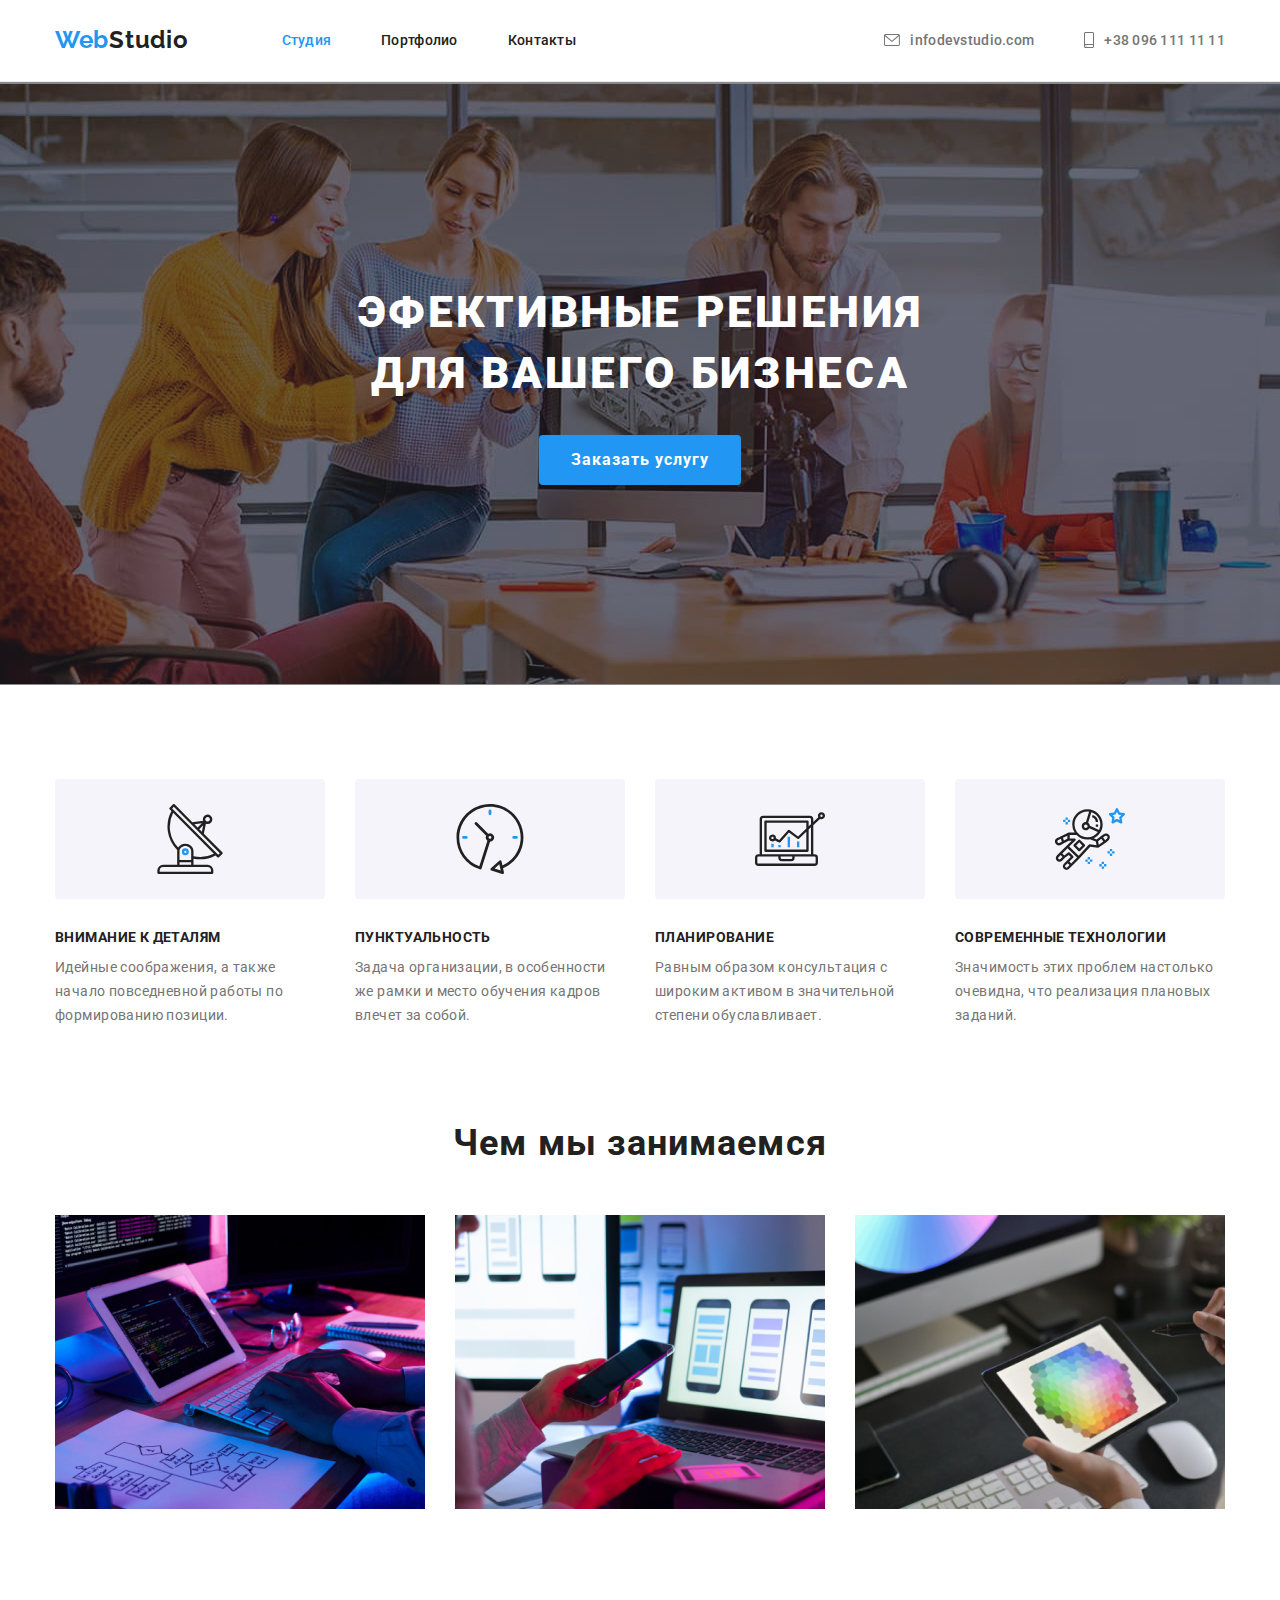
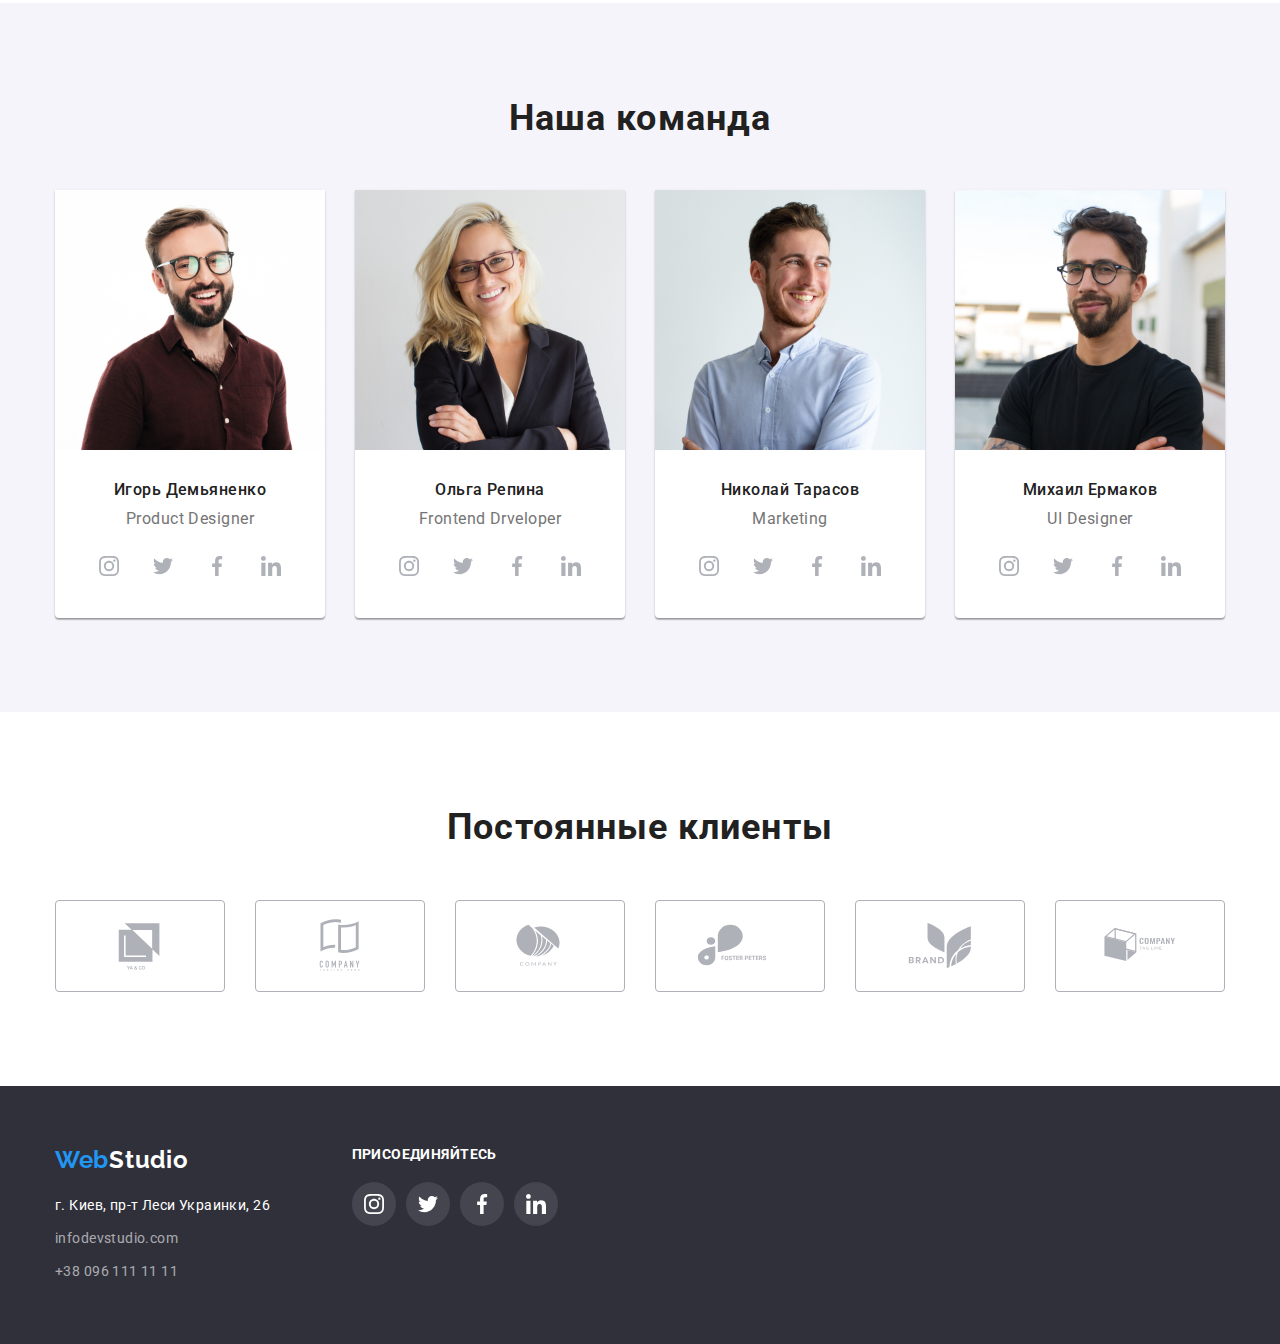
==== index.html @ f623c027 "Initial commit" ====
<!DOCTYPE html>
<html lang="ru">
  <head>
    <meta charset="UTF-8" />
    <meta http-equiv="X-UA-Compatible" content="IE=edge" />
    <meta name="viewport" content="width=device-width, initial-scale=1.0" />
    <title>Web Studio</title>
    <link rel="preconnect" href="https://fonts.googleapis.com" />
    <link rel="preconnect" href="https://fonts.gstatic.com" crossorigin />
    <link
      href="https://fonts.googleapis.com/css2?family=Raleway:wght@700&family=Roboto:wght@400;500;700;900&display=swap"
      rel="stylesheet"
    />
    <link rel="stylesheet"
    href=https://cdnjs.cloudflare.com/ajax/libs/modern-normalize/1.1.0/modern-normalize.min.css>
    <link rel="stylesheet" href="./css/styles.css" />
  </head>
  <body>
    <!-- HEADER -->

    <header class="header">
      <div class="container heder-container">
        <a href="#" class="logo">Web<span class="logo-header">Studio</span></a>

        <nav class="site-nav">
          <ul class="nav-container">
            <li><a href="./index.html" class="link nav-link current">Студия</a></li>
            <li><a href="./portfolio.html" class="link nav-link">Портфолио</a></li>
            <li><a href="#" class="link nav-link">Контакты</a></li>
          </ul>
        </nav>

        <ul class="auth-header">
          <li>
            <a href="mailto:infodevstudio.com" class="auth-link link">
              <svg width="16" height="12" class="header-svg-color">
                <use href="./images/symbol-defs.svg#icon-mail"></use>
              </svg>
              infodevstudio.com
            </a>
          </li>
          <li>
            <a href="tel:+380961111111" class="auth-link link">
              <svg width="10" height="16" class="header-svg-color">
                <use href="./images/symbol-defs.svg#icon-tel"></use>
              </svg>
              +38 096 111 11 11
            </a>
          </li>
        </ul>
      </div>
    </header>
    <!-- MAIN -->

    <main>
      <!-- HERO -->
      <section class="hero-section">
        <div class="container">
          <h1 class="hero-text">Эфективные решения <br />для вашего бизнеса</h1>
          <button type="button" class="hero-button">Заказать услугу</button>
        </div>
      </section>

      <!-- Превосходства -->
      <section class="section">
        <div class="container">
          <ul class="advanteges-list">
            <li class="advanteges-width">
              <div class="icon-box">
                <svg width="70" height="70">
                  <use href="./images/symbol-defs.svg#icon-antenna"></use>
                </svg>
              </div>
              <h2 class="advanteges-h2">Внимание к деталям</h2>
              <p class="advanteges-p">
                Идейные соображения, а также начало повседневной работы по формированию позиции.
              </p>
            </li>

            <li class="advanteges-width">
              <div class="icon-box">
                <svg width="70" height="70" class="adventages-box">
                  <use href="./images/symbol-defs.svg#icon-clock"></use>
                </svg>
              </div>

              <h2 class="advanteges-h2">Пунктуальность</h2>
              <p class="advanteges-p">
                Задача организации, в особенности же рамки и место обучения кадров влечет за собой.
              </p>
            </li>

            <li class="advanteges-width">
              <div class="icon-box">
                <svg width="70" height="70">
                  <use href="./images/symbol-defs.svg#icon-diagram"></use>
                </svg>
              </div>
              <h2 class="advanteges-h2">Планирование</h2>
              <p class="advanteges-p">
                Равным образом консультация с широким активом в значительной степени обуславливает.
              </p>
            </li>

            <li class="advanteges-width">
              <div class="icon-box">
                <svg width="70" height="70">
                  <use href="./images/symbol-defs.svg#icon-astronaut"></use>
                </svg>
              </div>
              <h2 class="advanteges-h2">Современные технологии</h2>
              <p class="advanteges-p">
                Значимость этих проблем настолько очевидна, что реализация плановых заданий.
              </p>
            </li>
          </ul>
        </div>
      </section>

      <!-- Чем занимаемся -->
      <section class="section work">
        <div class="container">
          <h2 class="info-heading">Чем мы занимаемся</h2>
          <ul class="info-link">
            <li><img src="images/box1.jpg" alt="Дизайн" width="370" /></li>
            <li><img src="images/box2.jpg" alt="Мобильные приложения" width="370" /></li>
            <li><img src="images/box3.jpg" alt="Создание сайта" width="370" /></li>
          </ul>
        </div>
      </section>

      <!-- Команда сотрудников -->
      <section class="section bgc">
        <div class="container">
          <h2 class="info-heading">Наша команда</h2>
          <ul class="our-team team-list">
            <li class="bgc-cards">
              <img src="images/img4.jpg" alt="Дизайнер" width="270" />
              <div class="team-wrapper">
                <h3 class="our-team-h3">Игорь Демьяненко</h3>
                <p class="our-team-p">Product Designer</p>
              </div>
              <div>
                <ul class="team-sotial">
                  <li>
                    <a href="#" class="sotial-box">
                      <svg class="team-svg-hover team-svg" width="20" height="20">
                        <use href="./images/symbol-defs.svg#icon-instagram"></use>
                      </svg>
                    </a>
                  </li>
                  <li>
                    <a href="#" class="sotial-box">
                      <svg class="team-svg-hover team-svg" width="20" height="20">
                        <use href="./images/symbol-defs.svg#icon-twitter"></use>
                      </svg>
                    </a>
                  </li>
                  <li>
                    <a href="#" class="sotial-box">
                      <svg class="team-svg-hover team-svg" width="20" height="20">
                        <use href="./images/symbol-defs.svg#icon-facebook"></use>
                      </svg>
                    </a>
                  </li>
                  <li>
                    <a href="#" class="sotial-box">
                      <svg class="team-svg-hover team-svg" width="20" height="20">
                        <use href="./images/symbol-defs.svg#icon-linkedin"></use>
                      </svg>
                    </a>
                  </li>
                </ul>
              </div>
            </li>

            <li class="bgc-cards">
              <img src="images/img5.jpg" alt="Програмист" width="270" />
              <div class="team-wrapper">
                <h3 class="our-team-h3">Ольга Репина</h3>
                <p class="our-team-p">Frontend Drveloper</p>
              </div>
              <div>
                <ul class="team-sotial">
                  <li>
                    <a href="#" class="sotial-box">
                      <svg class="team-svg-hover team-svg" width="20" height="20">
                        <use href="./images/symbol-defs.svg#icon-instagram"></use>
                      </svg>
                    </a>
                  </li>
                  <li>
                    <a href="#" class="sotial-box">
                      <svg class="team-svg-hover team-svg" width="20" height="20">
                        <use href="./images/symbol-defs.svg#icon-twitter"></use>
                      </svg>
                    </a>
                  </li>
                  <li>
                    <a href="#" class="sotial-box">
                      <svg class="team-svg-hover team-svg" width="20" height="20">
                        <use href="./images/symbol-defs.svg#icon-facebook"></use>
                      </svg>
                    </a>
                  </li>
                  <li>
                    <a href="#" class="sotial-box">
                      <svg class="team-svg-hover team-svg" width="20" height="20">
                        <use href="./images/symbol-defs.svg#icon-linkedin"></use>
                      </svg>
                    </a>
                  </li>
                </ul>
              </div>
            </li>

            <li class="bgc-cards">
              <img src="images/img6.jpg" alt="Маркетолог" width="270" />
              <div class="team-wrapper">
                <h3 class="our-team-h3">Николай Тарасов</h3>
                <p class="our-team-p">Marketing</p>
              </div>
              <div>
                <ul class="team-sotial">
                  <li>
                    <a href="#" class="sotial-box">
                      <svg class="team-svg-hover team-svg" width="20" height="20">
                        <use href="./images/symbol-defs.svg#icon-instagram"></use>
                      </svg>
                    </a>
                  </li>
                  <li>
                    <a href="#" class="sotial-box">
                      <svg class="team-svg-hover team-svg" width="20" height="20">
                        <use href="./images/symbol-defs.svg#icon-twitter"></use>
                      </svg>
                    </a>
                  </li>
                  <li>
                    <a href="#" class="sotial-box">
                      <svg class="team-svg-hover team-svg" width="20" height="20">
                        <use href="./images/symbol-defs.svg#icon-facebook"></use>
                      </svg>
                    </a>
                  </li>
                  <li>
                    <a href="#" class="sotial-box">
                      <svg class="team-svg-hover team-svg" width="20" height="20">
                        <use href="./images/symbol-defs.svg#icon-linkedin"></use>
                      </svg>
                    </a>
                  </li>
                </ul>
              </div>
            </li>

            <li class="bgc-cards">
              <img src="images/img7.jpg" alt="Дизайнер интерфейса" width="270" />
              <div class="team-wrapper">
                <h3 class="our-team-h3">Михаил Ермаков</h3>
                <p class="our-team-p">UI Designer</p>
              </div>
              <div>
                <ul class="team-sotial">
                  <li>
                    <a href="#" class="sotial-box">
                      <svg class="team-svg-hover team-svg" width="20" height="20">
                        <use href="./images/symbol-defs.svg#icon-instagram"></use>
                      </svg>
                    </a>
                  </li>
                  <li>
                    <a href="#" class="sotial-box">
                      <svg class="team-svg-hover team-svg" width="20" height="20">
                        <use href="./images/symbol-defs.svg#icon-twitter"></use>
                      </svg>
                    </a>
                  </li>
                  <li>
                    <a href="#" class="sotial-box">
                      <svg class="team-svg-hover team-svg" width="20" height="20">
                        <use href="./images/symbol-defs.svg#icon-facebook"></use>
                      </svg>
                    </a>
                  </li>
                  <li>
                    <a href="#" class="sotial-box">
                      <svg class="team-svg-hover team-svg" width="20" height="20">
                        <use href="./images/symbol-defs.svg#icon-linkedin"></use>
                      </svg>
                    </a>
                  </li>
                </ul>
              </div>
            </li>
          </ul>
        </div>
      </section>

      <!-- Постоянные клиенты -->
      <section class="section client">
        <div class="container">
          <h2 class="info-heading">Постоянные клиенты</h2>
          <ul class="clients-list">
            <li class="client-box">
              <svg class="client-item" width="106" height="60">
                <use href="./images/symbol-defs.svg#icon-client1"></use>
              </svg>
            </li>
            <li class="client-box">
              <svg class="client-item" width="106" height="60">
                <use href="./images/symbol-defs.svg#icon-client2"></use>
              </svg>
            </li>
            <li class="client-box">
              <svg class="client-item" width="106" height="60">
                <use href="./images/symbol-defs.svg#icon-client3"></use>
              </svg>
            </li>
            <li class="client-box">
              <svg class="client-item" width="106" height="60">
                <use href="./images/symbol-defs.svg#icon-client4"></use>
              </svg>
            </li>
            <li class="client-box">
              <svg class="client-item" width="106" height="60">
                <use href="./images/symbol-defs.svg#icon-client5"></use>
              </svg>
            </li>
            <li class="client-box">
              <svg class="client-item" width="94" height="45">
                <use href="./images/symbol-defs.svg#icon-client6"></use>
              </svg>
            </li>
          </ul>
        </div>
      </section>
    </main>

    <!-- FOOTER -->

    <footer class="background-footer footer-list">
      <div class="container footer-items">
        <div class="footer-address">
          <a href="#" class="logo">Web<span class="logo-footer">Studio</span></a>
          <address class="adress">г. Киев, пр-т Леси Украинки, 26</address>
          <ul>
            <li class="footer-mail-margin">
              <a href="mailto:infodevstudio.com" class="footer-auth">infodevstudio.com</a>
            </li>
            <li>
              <a href="tel:+380961111111" class="footer-auth">+38 096 111 11 11</a>
            </li>
          </ul>
        </div>

        <div>
          <h3 class="footer-cta">Присоединяйтесь</h3>
          <div>
            <ul class="footer-sotial">
              <li>
                <a href="#" class="footer-sotial-box">
                  <svg class="svg-footer-white" width="20" height="20">
                    <use href="./images/symbol-defs.svg#icon-instagram"></use>
                  </svg>
                </a>
              </li>
              <li>
                <a href="#" class="footer-sotial-box">
                  <svg class="svg-footer-white" width="20" height="20">
                    <use href="./images/symbol-defs.svg#icon-twitter"></use>
                  </svg>
                </a>
              </li>
              <li>
                <a href="#" class="footer-sotial-box">
                  <svg class="svg-footer-white" width="20" height="20">
                    <use href="./images/symbol-defs.svg#icon-facebook"></use>
                  </svg>
                </a>
              </li>
              <li>
                <a href="#" class="footer-sotial-box">
                  <svg class="svg-footer-white" width="20" height="20">
                    <use href="./images/symbol-defs.svg#icon-linkedin"></use>
                  </svg>
                </a>
              </li>
            </ul>
          </div>
        </div>
      </div>
    </footer>
  </body>
</html>
---- css/styles.css ----
/* Цвет основного текста #212121 */
/* Цвет вторичного тексат #757575 */
/* Цвет текста телефона и почты в футере rgba(255, 255, 255, 0.6) */
/* Белый цвет #FFFFFF */
/* Цвет акцентированных элементов #2196F3 */
/* Цвет фона футера #2F303A */

:root {
    --brend-color: #2196F3;
    --white: #fff;
    --main-text-color: #212121;
    --second-text-color: #757575;
    --color-text-footer: rgba(255, 255, 255, 0.6);
    --footer-color: #2F303A;
    --button-background: #F5F4FA;
}

/* Глобальные стили */
html {
    box-sizing: border-box;
}

body{
    font-family: Roboto, sans-serif;
    color: var(--main-text-color)
}

.container {
    width: 1200px;
    padding: 0 15px;
    margin-left: auto;
    margin-right: auto;
}

/* Утилитные стили */
.section {
    padding-top: 94px;
    padding-bottom: 94px;
}

/* Стили для обнуления верхних отступов у элементов */
h1,
h2,
h3,
h4,
h5,
h6,
p {
    margin: 0;
}

img {
    display: block;
}

/* Цвет половины логотипа */
.logo-header {
    color: var(--main-text-color);
}

/* Убираем в списках точки, Репета показал - прикольно!*/
ul {
    list-style: none;
    padding: 0;
    margin: 0;

}

/* HADER */

.heder-container {
    display: flex;
    align-items: center;
}

.logo {   
        font-family: 'Raleway';
        font-weight: 700;
        font-size: 24px;
        line-height: 1.2;
        letter-spacing: 0.03em;
        color: var(--brend-color);
        text-decoration: none;
        margin-right: 93px;
}

.link {
    text-decoration: none;
}
/* Навигация */
.site-nav {
    padding: 0;
}
.nav-container {
    display: flex;
    gap: 50px;
}

.nav-link {
    display: block;
    font-weight: 500;
    font-size: 14px;
    line-height: 1.2;
    letter-spacing: 0.02em;
    color: var(--main-text-color);
    padding: 32px 0;
}

.link:hover,
.link:focus {
    color: var(--brend-color);
}

.site-nav .link.current {
    color: var(--brend-color);
}

.auth-header {
    display: flex;
    margin-left: auto;
    gap: 50px;
}

.auth-link {
    display: flex;
    align-items: center;
    gap: 10px;
    font-weight: 500;
    font-size: 14px;
    line-height: 1.2;
    letter-spacing: 0.02em;
    color: var(--second-text-color);
}

.header-svg-color{
    fill: currentColor;
}


.auth-link:hover, 
.auth-link:focus {
    color: var(--brend-color);
}

.header {
    border-bottom: 1px solid #ececec;
}

/* Область кнопок фильтров */

/* Визуальное скрытие заголовка ПОРТФОЛИО */
.visually-hidden {
    border: 0;
    clip: rect(0 0 0 0);
    -webkit-clip-path: polygon(0px 0px, 0px 0px, 0px 0px);
    clip-path: polygon(0px 0px, 0px 0px, 0px 0px);
    height: 1px;
    margin: -1px;
    overflow: hidden;
    padding: 0;
    position: absolute;
    width: 1px;
    white-space: nowrap;
}

.filter-button-list {
    display: flex;
    justify-content: center;
    gap: 8px;
    margin-bottom: 50px;
    /* padding-top: 94px; */
}


.filter-button {
    border: none;
    border-radius: 4px;
    padding: 6px 24px;

    font-family: inherit;
    font-weight: 500;
    font-size: 16px;
    line-height: 1.6;
    letter-spacing: 0.03em;
    color: var(--main-text-color);
    background-color: var(--button-background);
    cursor: pointer;    
}

.filter-button.filter:hover,
.filter-button.filter:focus
 {
    background-color: var(--brend-color);
    color: #fff;
    box-shadow: 0px 3px 1px rgba(0, 0, 0, 0.1), 0px 1px 2px rgba(0, 0, 0, 0.08), 0px 2px 2px rgba(0, 0, 0, 0.12);
}

.active-btn {
    background-color: var(--brend-color);
    color: #fff;
}

/* Область карточек */
.filter-cards {
    display: flex;
    flex-wrap: wrap;
    gap: 30px;
}

.portfolio-wrapper {
    padding: 20px 24px;
    border: 1px solid #EEEEEE;
    border-top: none;
}

.card-shedow:hover{
    box-shadow: 0px 1px 1px rgba(0, 0, 0, 0.12), 0px 4px 4px rgba(0, 0, 0, 0.06), 1px 4px 6px rgba(0, 0, 0, 0.16);
}

.card-title {
    font-weight: 700;
    font-size: 18px;
    line-height: 2;
    letter-spacing: 0.06em;
    color: var(--main-text-color);
    margin-bottom: 4px;
}

.card-filter {
    font-size: 16px;
    line-height: 1.9;
    letter-spacing: 0.03em;
    color: var(--second-text-color);
}

/* FOOTER */

.footer-list {
    padding: 60px 0;
}

.background-footer {
    background-color: var(--footer-color);
}

.logo-footer {
    display: inline-block;
    color: var(--white);
    text-decoration: none;
    margin-bottom: 20px;
}

.adress {
    font-size: 14px;
    line-height: 1.7;
    letter-spacing: 0.03em;
    color: var(--white);
    font-style: normal;
}

.footer-auth {
    font-size: 14px;
    line-height: 1.7;
    letter-spacing: 0.03em;
    color: var(--color-text-footer);
    text-decoration: none;
}

.footer-mail-margin {
    margin: 9px 0;
}

.footer-auth:hover,
.footer-auth:focus {
    color: var(--brend-color);
}

.footer-items{
    display: flex;
    gap: 70px;
}

.footer-cta{
    font-size: 14px;
    line-height: 1.2;
    letter-spacing: 0.03em;
    text-transform: uppercase;
    color: #FFFFFF;
}
.footer-sotial{
    display: flex;
    justify-content: center;
    align-items: center;
    margin-top: 20px;
    gap: 10px;
}

.footer-sotial-box{
        display: flex;
        justify-content: center;
        align-items: center;
        width: 44px;
        height: 44px;
        border-radius: 50%;
        background: rgba(255, 255, 255, 0.1);
}

.footer-sotial-box:hover{
    background-color: #2196F3;

}

.svg-footer-white{
    fill: #fff;
}



/* index.html MAIN*/
/* кнопка героя */

.hero-section {
    background-color: #C4C4C4;
    background-image: linear-gradient(to right, 
    rgba(47, 48, 58, 0.4),
    rgba(47, 48, 58, 0.4)), url(../images/hero.jpg);
    background-repeat: no-repeat;
    background-position: center;
    padding: 200px 0;
    max-width: 1600px;
    margin: 0 auto;
}

.hero-text {
    font-weight: 900;
    font-size: 44px;
    line-height: 1.4;
    letter-spacing: 0.06em;
    text-transform: uppercase;
    color: var(--white);
    text-align: center;
    margin-bottom: 30px;

}

.hero-button {
    display: block;
    margin: 0 auto;
    padding: 10px 32px;
    font-family: inherit;
    background-color: var(--brend-color);
    font-weight: 700;
    font-size: 16px;
    line-height: 1.9;
    letter-spacing: 0.06em;
    color: var(--white);
    cursor: pointer;
    border: none;
    border-radius: 4px;
}

/* преимущества */
.icon-box{
    display: flex;
    height: 120px;
    align-items: center;
    justify-content: center;
    background-color: #F5F4FA;
    margin-bottom: 30px;
    border-radius: 4px;
}

.advanteges-list {
    display: flex;
    margin-top: 0;
    margin-bottom: 0;
    gap: 30px;
}
.advanteges-width {
    width: 270px;
}

.advanteges-h2 {
    font-weight: 700;
    font-size: 14px;
    line-height: 1.2;
    letter-spacing: 0.03em;
    text-transform: uppercase;
    color: var(--main-text-color);
    margin-bottom: 10px;
}

.advanteges-p {
    font-size: 14px;
    line-height: 1.7;
    letter-spacing: 0.03em;
    color: var(--second-text-color);
}

.info-heading {
    margin-bottom: 50px;
    font-weight: 700;
    font-size: 36px;
    line-height: 1.2;
    letter-spacing: 0.03em;
    color: var(--main-text-color);
    text-align: center;
}

.section.work {
    padding-top: 0;
}

.info-link {
    display: flex;
    /* margin: 0;
    padding-left: 0;
    padding-bottom: 94px; */
    gap: 30px;
}
/* Наша команда */
.team-sotial{
    display: flex;
    justify-content: center;
    align-items: center;
    gap: 10px;
    margin-bottom: 30px;
}

.sotial-box{
    display: flex;
    justify-content: center;
    align-items: center;
    width: 44px;
    height: 44px;
    border-radius: 50%;

}

.team-svg {
    fill: #AFB1B8;
}

.sotial-box:hover{
    background-color: #2196F3;
}

.sotial-box:hover .team-svg-hover{
    fill: #fff;
}

.our-team-h3{
    font-weight: 500;
    font-size: 16px;
    line-height: 1.2;
    letter-spacing: 0.03em;
    color: var(--main-text-color);
    text-align: center;
}

.our-team-p {
    font-size: 16px;
    line-height: 1.2;
    letter-spacing: 0.03em;
    color: var(--second-text-color);
    text-align: center;
    margin-top: 10px;
}

.team-wrapper {
    padding: 30px 0 16px 0;
}

.bgc {
    background-color: #F5F4FA;;
}

.bgc-cards {
    background-color: var(--white);
    box-shadow: 0px 1px 3px rgba(0, 0, 0, 0.12), 0px 1px 1px rgba(0, 0, 0, 0.14), 0px 2px 1px rgba(0, 0, 0, 0.2);
    border-radius: 0px 0px 4px 4px;
}

.team-list {
    display: flex;
    gap: 30px;
}

/* Постоянные клиенты */
.clients-list{
    display: flex;
    justify-content: center;
    align-items: center;
    gap: 30px;
}
.client-box{
    display: flex;
    width: 170px;
    height: 92px;
    justify-content: center;
    align-items: center;
    border: 1px solid #AFB1B8;
    border-radius: 4px;
}

.client-item {
    fill: #AFB1B8;
}

.client-box:hover{
    border-color: #2196F3;
    cursor: pointer;
}

.client-box:hover .client-item{
    fill: #2196F3;
}
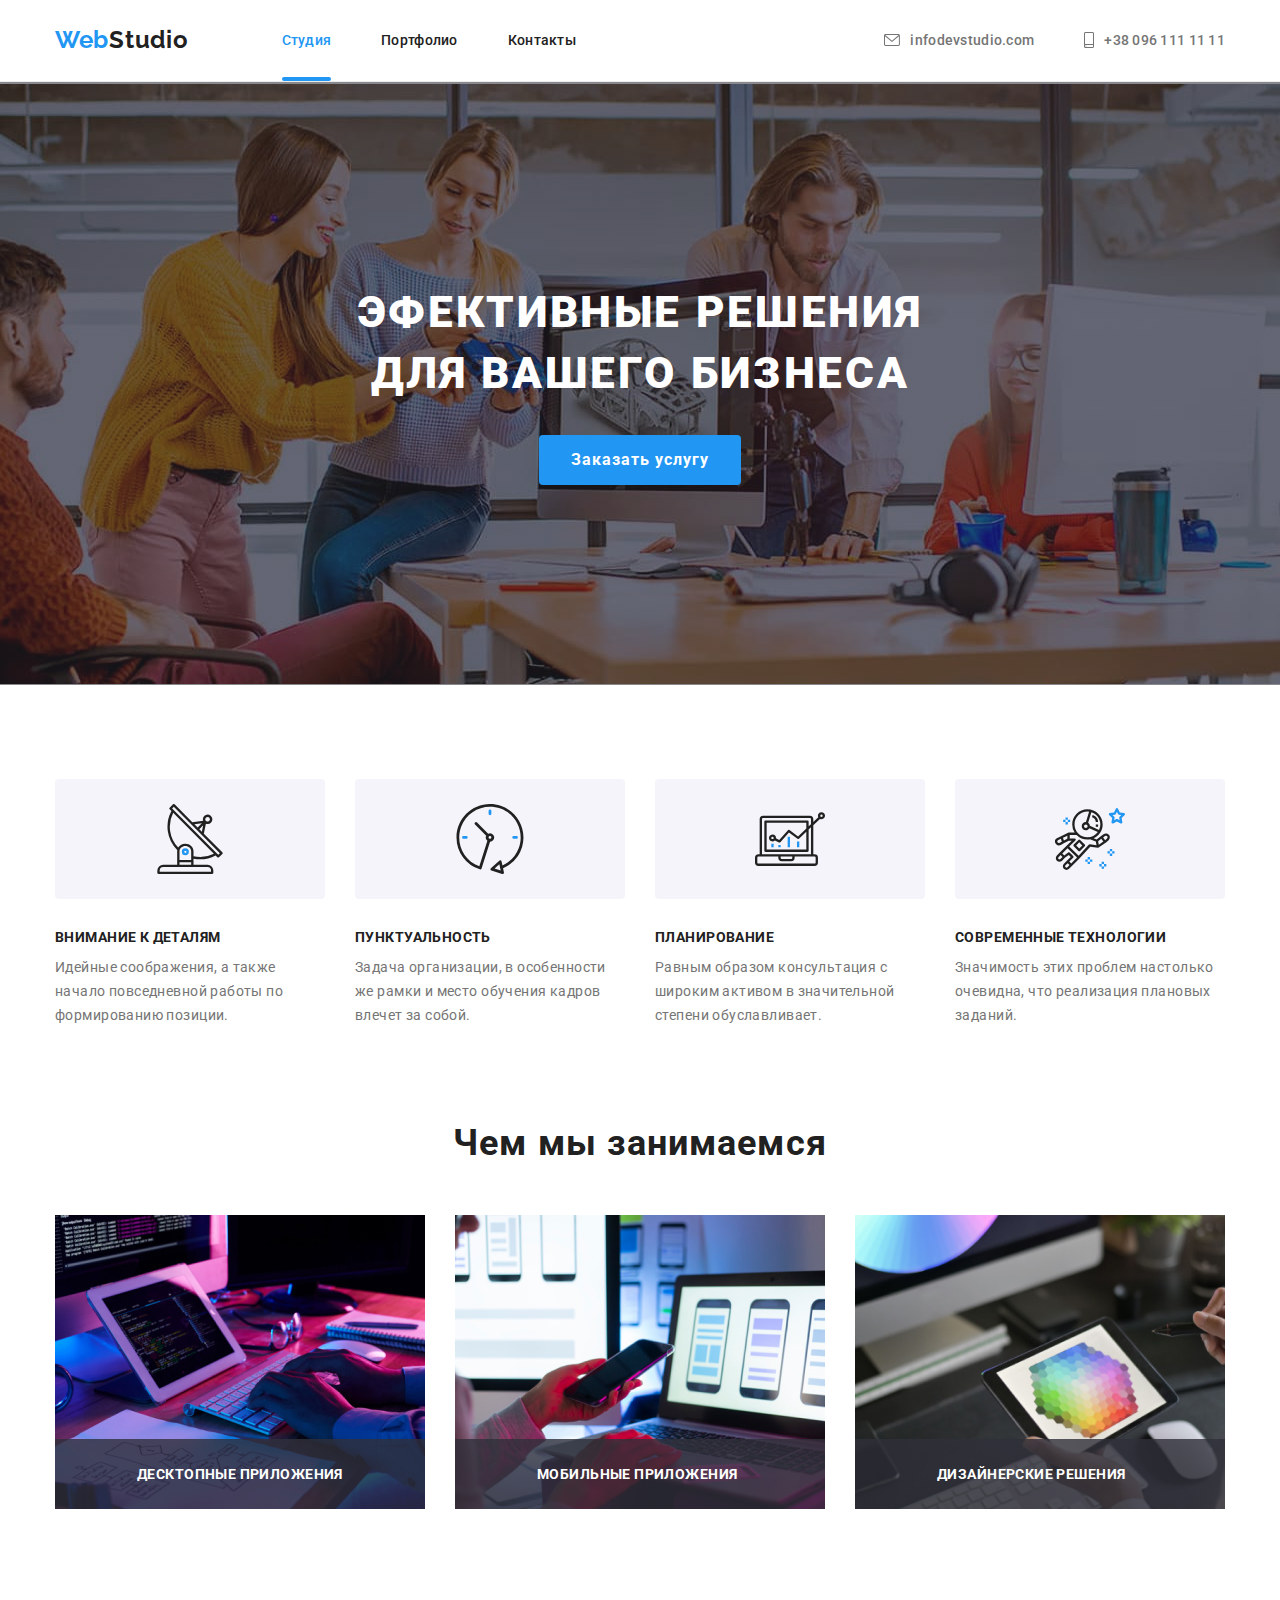
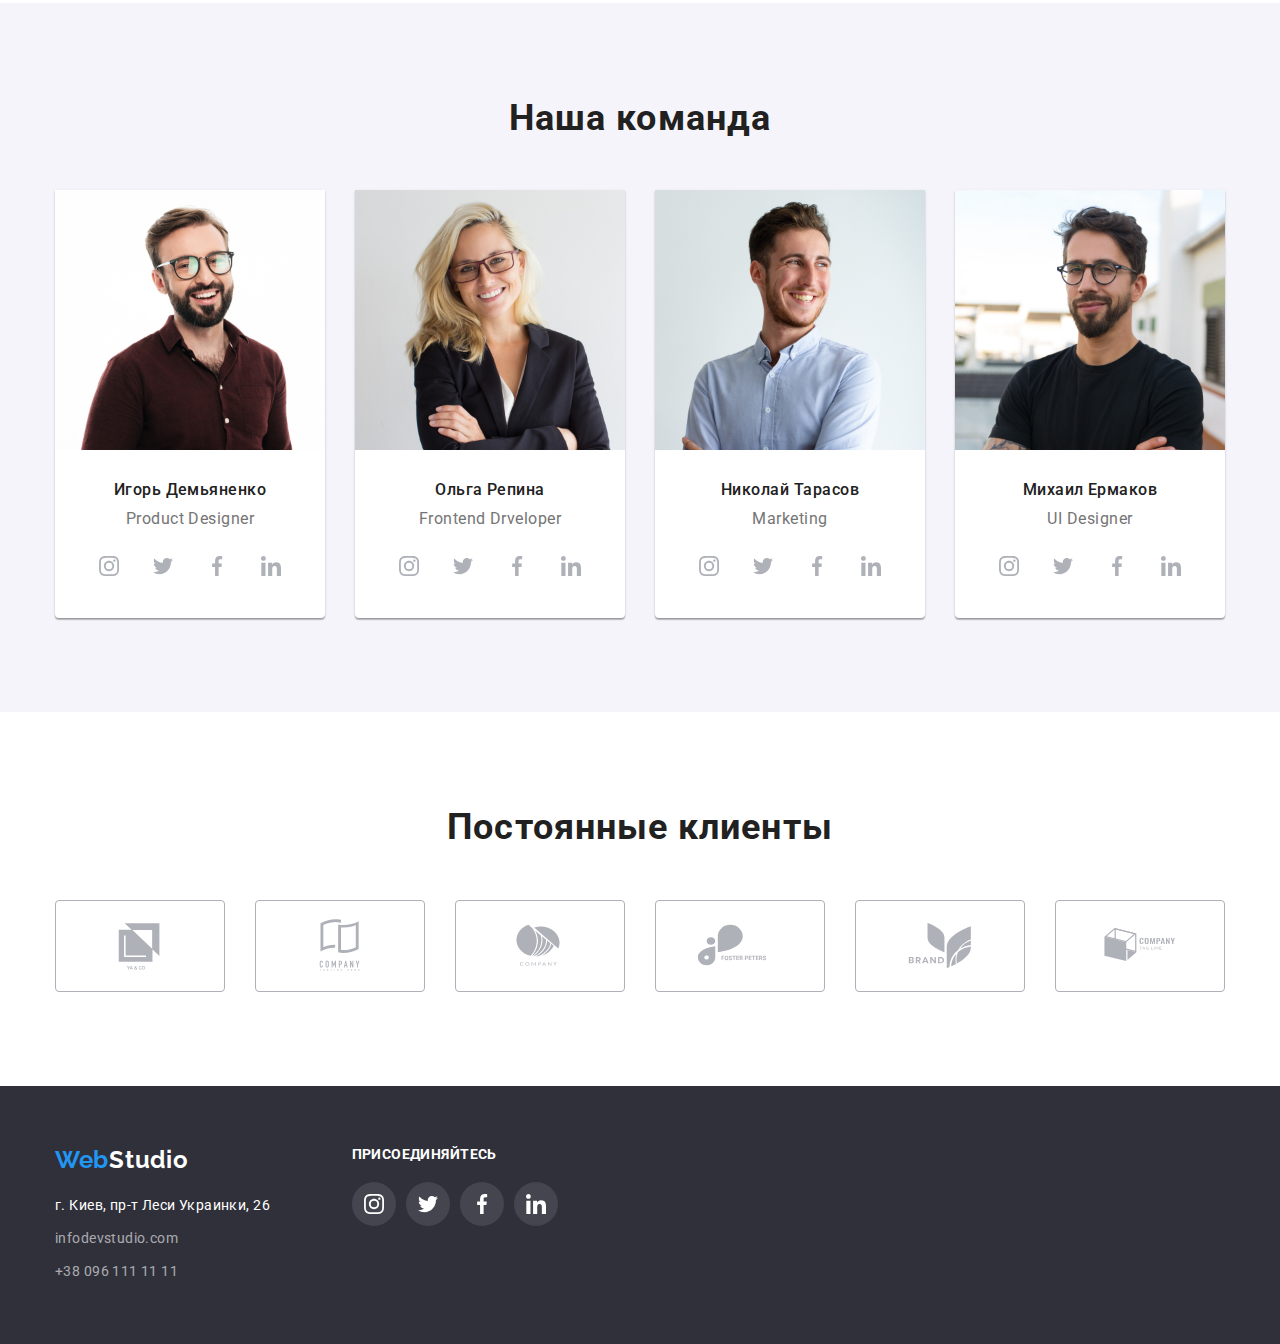
==== commit 9f0b3c31: "HW-5" ====
--- a/index.html
+++ b/index.html
@@ -16,7 +16,7 @@
     <link rel="stylesheet" href="./css/styles.css" />
   </head>
   <body>
-    <!-- HEADER -->
+    <!----------------------- HEADER ----------------->
 
     <header class="header">
       <div class="container heder-container">
@@ -50,18 +50,18 @@
         </ul>
       </div>
     </header>
-    <!-- MAIN -->
+    <!--------------------------- MAIN ----------------->
 
     <main>
-      <!-- HERO -->
+      <!------------------------- HERO ----------------->
       <section class="hero-section">
         <div class="container">
           <h1 class="hero-text">Эфективные решения <br />для вашего бизнеса</h1>
-          <button type="button" class="hero-button">Заказать услугу</button>
+          <button data-modal-open type="button" class="hero-button">Заказать услугу</button>
         </div>
       </section>
 
-      <!-- Превосходства -->
+      <!----------------------- Превосходства --------------->
       <section class="section">
         <div class="container">
           <ul class="advanteges-list">
@@ -117,19 +117,28 @@
         </div>
       </section>
 
-      <!-- Чем занимаемся -->
+      <!----------------- Чем занимаемся ---------------->
       <section class="section work">
         <div class="container">
           <h2 class="info-heading">Чем мы занимаемся</h2>
           <ul class="info-link">
-            <li><img src="images/box1.jpg" alt="Дизайн" width="370" /></li>
-            <li><img src="images/box2.jpg" alt="Мобильные приложения" width="370" /></li>
-            <li><img src="images/box3.jpg" alt="Создание сайта" width="370" /></li>
+            <li class="work-thumb">
+              <img src="images/box1.jpg" alt="Десктопные приложения" width="370" />
+              <h3 class="work-describe">Десктопные приложения</h3>
+            </li>
+            <li class="work-thumb">
+              <img src="images/box2.jpg" alt="Мобильные приложения" width="370" />
+              <h3 class="work-describe">Мобильные приложения</h3>
+            </li>
+            <li class="work-thumb">
+              <img src="images/box3.jpg" alt="Дизайн сайта" width="370" />
+              <h3 class="work-describe">Дизайнерские решения</h3>
+            </li>
           </ul>
         </div>
       </section>
 
-      <!-- Команда сотрудников -->
+      <!---------------- Команда сотрудников --------------->
       <section class="section bgc">
         <div class="container">
           <h2 class="info-heading">Наша команда</h2>
@@ -144,7 +153,7 @@
                 <ul class="team-sotial">
                   <li>
                     <a href="#" class="sotial-box">
-                      <svg class="team-svg-hover team-svg" width="20" height="20">
+                      <svg class="team-svg" width="20" height="20">
                         <use href="./images/symbol-defs.svg#icon-instagram"></use>
                       </svg>
                     </a>
@@ -335,9 +344,15 @@
           </ul>
         </div>
       </section>
+
+      <!----------------MМОДАЛЬНОЕ ОКНО --------------->
+      <div class="backdrop is-hidden" data-backdrop>
+        <div class="modal"></div>
+        <button data-modal-close close></button>
+      </div>
     </main>
 
-    <!-- FOOTER -->
+    <!--------------------- FOOTER --------------->
 
     <footer class="background-footer footer-list">
       <div class="container footer-items">
@@ -391,5 +406,6 @@
         </div>
       </div>
     </footer>
+    <script src="./js/modal.js"></script>
   </body>
 </html>
--- a/css/styles.css
+++ b/css/styles.css
@@ -97,6 +97,7 @@
 }
 
 .nav-link {
+    position: relative;
     display: block;
     font-weight: 500;
     font-size: 14px;
@@ -104,6 +105,7 @@
     letter-spacing: 0.02em;
     color: var(--main-text-color);
     padding: 32px 0;
+    transition: color 250ms cubic-bezier(0.4, 0, 0.2, 1);
 }
 
 .link:hover,
@@ -115,6 +117,20 @@
     color: var(--brend-color);
 }
 
+.current::after {
+    content: '';
+    position: absolute;
+    left: 0;
+    bottom: 0;
+    display: block;
+    width: 100%;
+    height: 4px;
+    background-color: var(--brend-color);
+    border-radius: 2px;
+
+
+}
+
 .auth-header {
     display: flex;
     margin-left: auto;
@@ -124,12 +140,14 @@
 .auth-link {
     display: flex;
     align-items: center;
+    padding: 31px 0;
     gap: 10px;
     font-weight: 500;
     font-size: 14px;
     line-height: 1.2;
     letter-spacing: 0.02em;
     color: var(--second-text-color);
+    transition: color 250ms cubic-bezier(0.4, 0, 0.2, 1);
 }
 
 .header-svg-color{
@@ -184,7 +202,10 @@
     letter-spacing: 0.03em;
     color: var(--main-text-color);
     background-color: var(--button-background);
-    cursor: pointer;    
+    cursor: pointer;  
+    
+    transition: background-color 250ms cubic-bezier(0.4, 0, 0.2, 1), 
+    color 250ms cubic-bezier(0.4, 0, 0.2, 1);
 }
 
 .filter-button.filter:hover,
@@ -213,8 +234,18 @@
     border-top: none;
 }
 
+.card-shedow{
+    transition: box-shadow 250ms cubic-bezier(0.4, 0, 0.2, 1);
+}
+
 .card-shedow:hover{
     box-shadow: 0px 1px 1px rgba(0, 0, 0, 0.12), 0px 4px 4px rgba(0, 0, 0, 0.06), 1px 4px 6px rgba(0, 0, 0, 0.16);
+
+}
+
+.card-shedow:hover .overlay-text{
+    transform: translateY(-100%);
+    transition: transform 250ms cubic-bezier(0.4, 0, 0.2, 1);
 }
 
 .card-title {
@@ -231,6 +262,29 @@
     line-height: 1.9;
     letter-spacing: 0.03em;
     color: var(--second-text-color);
+}
+
+.overlay{
+    position: relative;
+    overflow: hidden;
+}
+
+.overlay-text{
+    position: absolute;
+    width: 370px;
+    height: 294px;
+    padding: 63px 24px;
+    background: rgba(33, 150, 243, 0.9);
+    transform: translateY(100%);
+    transition: transform 250ms cubic-bezier(0.4, 0, 0.2, 1);
+
+    font-family: 'Roboto';
+    font-style: normal;
+    font-weight: 400;
+    font-size: 18px;
+    line-height: 1.6;
+    letter-spacing: 0.03em;
+    color: #FFFFFF;
 }
 
 /* FOOTER */
@@ -303,6 +357,7 @@
         height: 44px;
         border-radius: 50%;
         background: rgba(255, 255, 255, 0.1);
+        transition: background-color 250ms cubic-bezier(0.4, 0, 0.2, 1);
 }
 
 .footer-sotial-box:hover{
@@ -397,6 +452,8 @@
     color: var(--second-text-color);
 }
 
+/* Чем мы занимаемся */
+
 .info-heading {
     margin-bottom: 50px;
     font-weight: 700;
@@ -413,11 +470,33 @@
 
 .info-link {
     display: flex;
-    /* margin: 0;
-    padding-left: 0;
-    padding-bottom: 94px; */
     gap: 30px;
 }
+
+.work-thumb{
+    position: relative;
+}
+
+.work-describe{
+    position: absolute;
+    bottom: 0;
+    width: 100%;
+    height: 70px;
+    background: rgba(47, 48, 58, 0.8);
+    text-transform: uppercase;
+    padding: 27px 82px;
+
+    /* font-family: 'Roboto';
+    font-style: normal;
+    font-weight: 700; */
+    font-size: 14px;
+    line-height: 1.2;
+    letter-spacing: 0.03em;
+    color: #fff;
+}
+
+
+
 /* Наша команда */
 .team-sotial{
     display: flex;
@@ -434,18 +513,20 @@
     width: 44px;
     height: 44px;
     border-radius: 50%;
+    transition: background-color 250ms cubic-bezier(0.4, 0, 0.2, 1);
 
 }
 
 .team-svg {
     fill: #AFB1B8;
+    transition: fill 250ms cubic-bezier(0.4, 0, 0.2, 1);
 }
 
 .sotial-box:hover{
     background-color: #2196F3;
 }
 
-.sotial-box:hover .team-svg-hover{
+.sotial-box:hover .team-svg{
     fill: #fff;
 }
 
@@ -501,10 +582,12 @@
     align-items: center;
     border: 1px solid #AFB1B8;
     border-radius: 4px;
+    transition: border 250ms cubic-bezier(0.4, 0, 0.2, 1);
 }
 
 .client-item {
     fill: #AFB1B8;
+    transition: fill 250ms cubic-bezier(0.4, 0, 0.2, 1);
 }
 
 .client-box:hover{
@@ -514,4 +597,37 @@
 
 .client-box:hover .client-item{
     fill: #2196F3;
+}
+
+
+/* --------------МОДАЛЬНОЕ ОКНО------------------- */
+
+.backdrop{
+    position: fixed;
+    width: 100%;
+    height: 100%;
+    left: 0px;
+    top: 0px;
+    background: rgba(0, 0, 0, 0.2);
+    opacity: 1;
+    transition: opaciti 250ms linear;   
+}
+.backdrop.is-hidden{
+    opacity: 0.5;
+    pointer-events: none;
+    visibility: hidden;
+}
+
+.modal{
+    position: absolute;
+    left: 50%;
+    top: 50%;
+    transform: translate(-50%, -50%);
+
+    min-width: 528px;
+    min-height: 581px;
+    padding: 15px;
+    background: #FFFFFF;
+    box-shadow: 0px 1px 3px rgba(0, 0, 0, 0.12), 0px 1px 1px rgba(0, 0, 0, 0.14), 0px 2px 1px rgba(0, 0, 0, 0.2);
+    border-radius: 4px;
 }